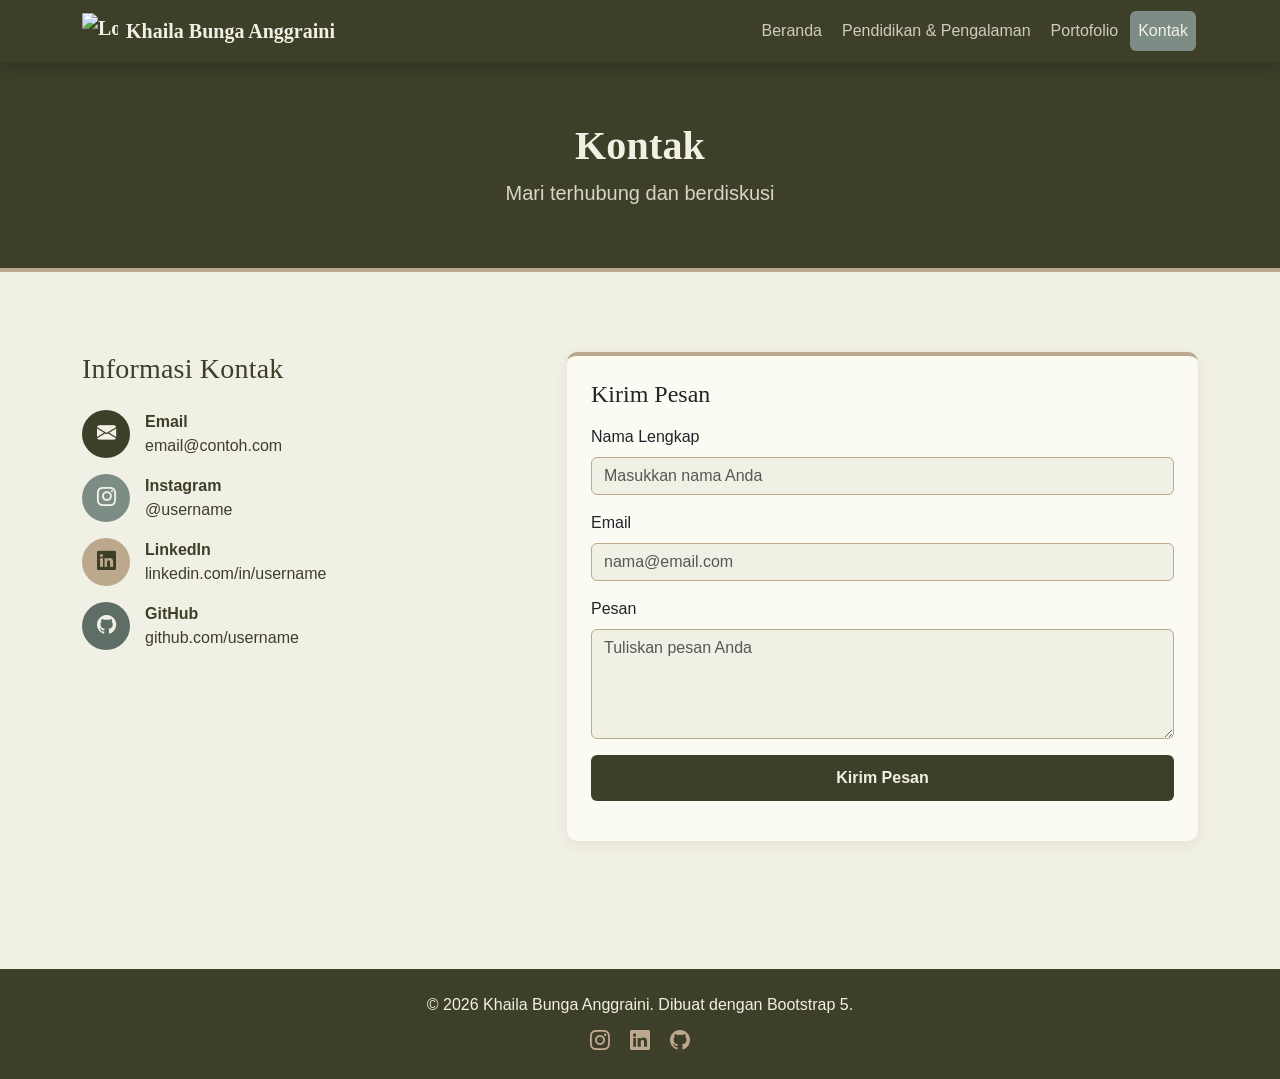
==== kontak.html @ e52f1ff4 "Add files via upload" ====
<!DOCTYPE html>
<html lang="id">
<head>
  <meta charset="UTF-8">
  <meta name="viewport" content="width=device-width, initial-scale=1.0">
  <title>Kontak | CV Khaila Bunga Anggraini</title>
  <link rel="icon" type="image/svg+xml" href="images/logo.svg">

  <link href="https://cdn.jsdelivr.net/npm/bootstrap@5.3.3/dist/css/bootstrap.min.css" rel="stylesheet">

  <link rel="stylesheet" href="https://cdn.jsdelivr.net/npm/bootstrap-icons@1.11.3/font/bootstrap-icons.min.css">

  <link rel="stylesheet" href="style.css">
</head>
<body>


<nav class="navbar navbar-expand-lg navbar-dark navbar-gradient sticky-top shadow">
  <div class="container">
    <a class="navbar-brand d-flex align-items-center" href="index.html">
      <img src="images/logo.svg" alt="Logo" width="36" height="36" class="me-2"> Khaila Bunga Anggraini
    </a>
    <button class="navbar-toggler" type="button" data-bs-toggle="collapse" data-bs-target="#navMenu"
            aria-controls="navMenu" aria-expanded="false" aria-label="Buka navigasi">
      <span class="navbar-toggler-icon"></span>
    </button>
    <div class="collapse navbar-collapse" id="navMenu">
      <ul class="navbar-nav ms-auto align-items-lg-center">
<li class="nav-item"><a class="nav-link" href="index.html">Beranda</a></li>
<li class="nav-item"><a class="nav-link" href="pendidikan.html">Pendidikan & Pengalaman</a></li>
<li class="nav-item"><a class="nav-link" href="portofolio.html">Portofolio</a></li>
<li class="nav-item"><a class="nav-link active" href="kontak.html">Kontak</a></li>
      </ul>
    </div>
  </div>
</nav>

<header class="page-banner text-white text-center">
  <div class="container">
    <h1 class="fw-bold">Kontak</h1>
    <p class="lead mb-0">Mari terhubung dan berdiskusi</p>
  </div>
</header>

<section class="section-padding">
  <div class="container">
    <div class="row g-5">
      <div class="col-lg-5">
        <h3 class="mb-4">Informasi Kontak</h3>
        <div class="d-flex align-items-center mb-3"><span class="icon-circle g1"><i class="bi bi-envelope-fill"></i></span><div><strong>Email</strong><br>email@contoh.com</div></div>
        <div class="d-flex align-items-center mb-3"><span class="icon-circle g2"><i class="bi bi-instagram"></i></span><div><strong>Instagram</strong><br>@username</div></div>
        <div class="d-flex align-items-center mb-3"><span class="icon-circle g3"><i class="bi bi-linkedin"></i></span><div><strong>LinkedIn</strong><br>linkedin.com/in/username</div></div>
        <div class="d-flex align-items-center"><span class="icon-circle g4"><i class="bi bi-github"></i></span><div><strong>GitHub</strong><br>github.com/username</div></div>
      </div>
      <div class="col-lg-7">
        <form id="contactForm" class="card card-colored p-4">
          <h4 class="mb-3">Kirim Pesan</h4>
          <div class="mb-3">
            <label for="nama" class="form-label">Nama Lengkap</label>
            <input type="text" class="form-control" id="nama" placeholder="Masukkan nama Anda" required>
          </div>
          <div class="mb-3">
            <label for="email" class="form-label">Email</label>
            <input type="email" class="form-control" id="email" placeholder="nama@email.com" required>
          </div>
          <div class="mb-3">
            <label for="pesan" class="form-label">Pesan</label>
            <textarea class="form-control" id="pesan" rows="4" placeholder="Tuliskan pesan Anda" required></textarea>
          </div>
          <button type="submit" class="btn btn-gradient w-100">Kirim Pesan</button>
          <div id="formMessage" class="mt-3" role="status" aria-live="polite"></div>
        </form>
      </div>
    </div>
  </div>
</section>


<!-- FOOTER -->
<footer class="footer-gradient py-4 mt-5">
  <div class="container text-center">
    <p class="mb-2">&copy; <span id="year"></span> Khaila Bunga Anggraini. Dibuat dengan Bootstrap 5.</p>
    <a href="#" class="text-white me-3" aria-label="Instagram"><i class="bi bi-instagram fs-5"></i></a>
    <a href="#" class="text-white me-3" aria-label="LinkedIn"><i class="bi bi-linkedin fs-5"></i></a>
    <a href="#" class="text-white" aria-label="GitHub"><i class="bi bi-github fs-5"></i></a>
  </div>
</footer>

<script src="https://cdn.jsdelivr.net/npm/bootstrap@5.3.3/dist/js/bootstrap.bundle.min.js"></script>
<script>
  document.getElementById("year").textContent = new Date().getFullYear();
  document.getElementById("contactForm").addEventListener("submit", function (e) {
    e.preventDefault();
    document.getElementById("formMessage").innerHTML =
      '<div class="alert alert-success mb-0">Terima kasih! Pesan Anda sudah diterima (contoh tampilan, belum dikirim ke server).</div>';
    this.reset();
  });
</script>
</body>
</html>
---- style.css ----
:root{
  --dark:#3E3F29;   
  --sage:#7D8D86;    
  --tan:#BCA88D;    
  --cream:#F1F0E4;  
  --sage-deep:#5E6D66; 
}
html{scroll-behavior:smooth}
body{font-family:"Segoe UI",Arial,sans-serif;color:var(--dark);background:var(--cream)}
h1,h2,h3,h4,h5,.navbar-brand{font-family:Georgia,"Times New Roman",serif}
h1,h2,h3{letter-spacing:.2px}


.text-purple{color:var(--dark)}
.text-pink{color:var(--sage-deep)}
.text-orange{color:var(--tan)}
.text-teal{color:var(--sage-deep)}
.text-secondary{color:#6a6b58!important}
.bg-soft{background:rgba(188,168,141,.18)}


.navbar-gradient{background:var(--dark)}
.navbar-brand{font-weight:700;color:var(--cream)!important}
.navbar .nav-link{font-weight:500;border-radius:6px;margin:0 2px;color:rgba(241,240,228,.8)}
.navbar .nav-link.active,.navbar .nav-link:hover{background:var(--sage);color:var(--cream)}
.navbar-toggler{border-color:rgba(241,240,228,.5)}
.footer-gradient{background:var(--dark);color:var(--cream)}
.footer-gradient a{color:var(--tan)!important}
.footer-gradient a:hover{color:var(--cream)!important}


.hero{background:var(--dark);padding:90px 0;position:relative;overflow:hidden}
.hero::before,.hero::after{content:"";position:absolute;border-radius:50%;background:rgba(125,141,134,.18)}
.hero::before{width:380px;height:380px;top:-120px;right:-80px}
.hero::after{width:240px;height:240px;bottom:-90px;left:-60px}
.hero .container{position:relative;z-index:1}
.hero h1,.page-banner h1{color:var(--cream)}
.badge-soft{background:var(--sage);color:var(--cream);font-size:1rem;padding:.5rem 1rem;font-weight:500}
.profile-photo{width:280px;height:280px;max-width:100%;object-fit:cover;border-radius:50%;border:6px solid var(--tan);background:var(--cream)}
.page-banner{background:var(--dark);padding:60px 0;border-bottom:4px solid var(--tan)}
.page-banner p,.hero p{color:rgba(241,240,228,.85)}


.section-padding{padding:80px 0}
.section-title{font-weight:700}


.card-colored{background:#fbfaf3;border:none;border-top:4px solid var(--tan);border-radius:10px;box-shadow:0 4px 14px rgba(62,63,41,.08)}
.stat{padding:22px 10px;border-radius:10px;color:var(--cream)}
.stat h3{font-weight:700;margin:0}
.stat-1{background:var(--dark)}
.stat-2{background:var(--sage)}
.stat-3{background:var(--tan);color:var(--dark)}


.progress{height:10px;border-radius:10px;background:rgba(125,141,134,.25)}
.bar-1,.bar-4{background:var(--dark)}
.bar-2{background:var(--sage)}
.bar-3{background:var(--tan)}


.tag{font-size:.95rem;font-weight:500;padding:.55rem 1rem;border-radius:20px;margin:4px;color:var(--cream)}
.tag-1{background:var(--dark)} .tag-2{background:var(--sage)}
.tag-3{background:var(--tan);color:var(--dark)} .tag-4{background:var(--sage-deep)}


.timeline{border-left:2px solid var(--tan);padding-left:22px}
.timeline-item{position:relative;margin-bottom:28px}
.timeline-item::before{content:"";position:absolute;left:-30px;top:6px;width:14px;height:14px;border-radius:50%;background:var(--c);border:3px solid var(--cream);box-shadow:0 0 0 1px var(--c)}
.tl-purple{--c:var(--dark)} .tl-pink{--c:var(--sage)} .tl-orange{--c:var(--tan)} .tl-teal{--c:var(--sage-deep)}
.tl-badge{color:var(--cream);font-weight:500}
.tl-purple-bg{background:var(--dark)} .tl-pink-bg{background:var(--sage)}
.tl-orange-bg{background:var(--tan);color:var(--dark)} .tl-teal-bg{background:var(--sage-deep)}


.table{--bs-table-bg:#fbfaf3;--bs-table-hover-bg:rgba(188,168,141,.2);color:var(--dark)}
.table-gradient th{background:var(--dark);color:var(--cream);border:none;font-weight:500}


.g1{background:var(--dark);color:var(--cream)}
.g2{background:var(--sage);color:var(--cream)}
.g3{background:var(--tan);color:var(--dark)}
.g4{background:var(--sage-deep);color:var(--cream)}
.porto-card{background:#fbfaf3;border:none;border-radius:10px;overflow:hidden;transition:.25s}
.porto-card:hover{transform:translateY(-6px);box-shadow:0 12px 24px rgba(62,63,41,.15)!important}
.porto-top{height:140px;display:flex;align-items:center;justify-content:center;font-size:3.2rem}
.g1-tag{background:var(--dark);color:var(--cream)} .g2-tag{background:var(--sage);color:var(--cream)}
.g3-tag{background:var(--tan);color:var(--dark)} .g4-tag{background:var(--sage-deep);color:var(--cream)}
.porto-card .tag{font-size:.8rem;padding:.4rem .8rem;margin:0}
.porto-card .card-footer{background:#fbfaf3!important}


.btn-sand{background:var(--tan);color:var(--dark);border:none;font-weight:600}
.btn-sand:hover{background:var(--cream);color:var(--dark)}
.btn-outline-light{border-color:var(--tan);color:var(--cream)}
.btn-outline-light:hover{background:var(--tan);border-color:var(--tan);color:var(--dark)}
.btn-outline-moss{border:1px solid var(--dark);color:var(--dark)}
.btn-outline-moss:hover{background:var(--dark);color:var(--cream)}
.btn-gradient{background:var(--dark);color:var(--cream);border:none;font-weight:600;padding:.7rem}
.btn-gradient:hover{background:var(--sage);color:var(--cream)}


.icon-circle{width:48px;height:48px;border-radius:50%;display:inline-flex;align-items:center;justify-content:center;font-size:1.2rem;margin-right:15px;flex-shrink:0}
.form-control{background:var(--cream);border:1px solid var(--tan);color:var(--dark)}
.form-control:focus{background:#fff;border-color:var(--sage);box-shadow:0 0 0 .2rem rgba(125,141,134,.25)}
.alert-success{background:rgba(125,141,134,.2);border-color:var(--sage);color:var(--dark)}
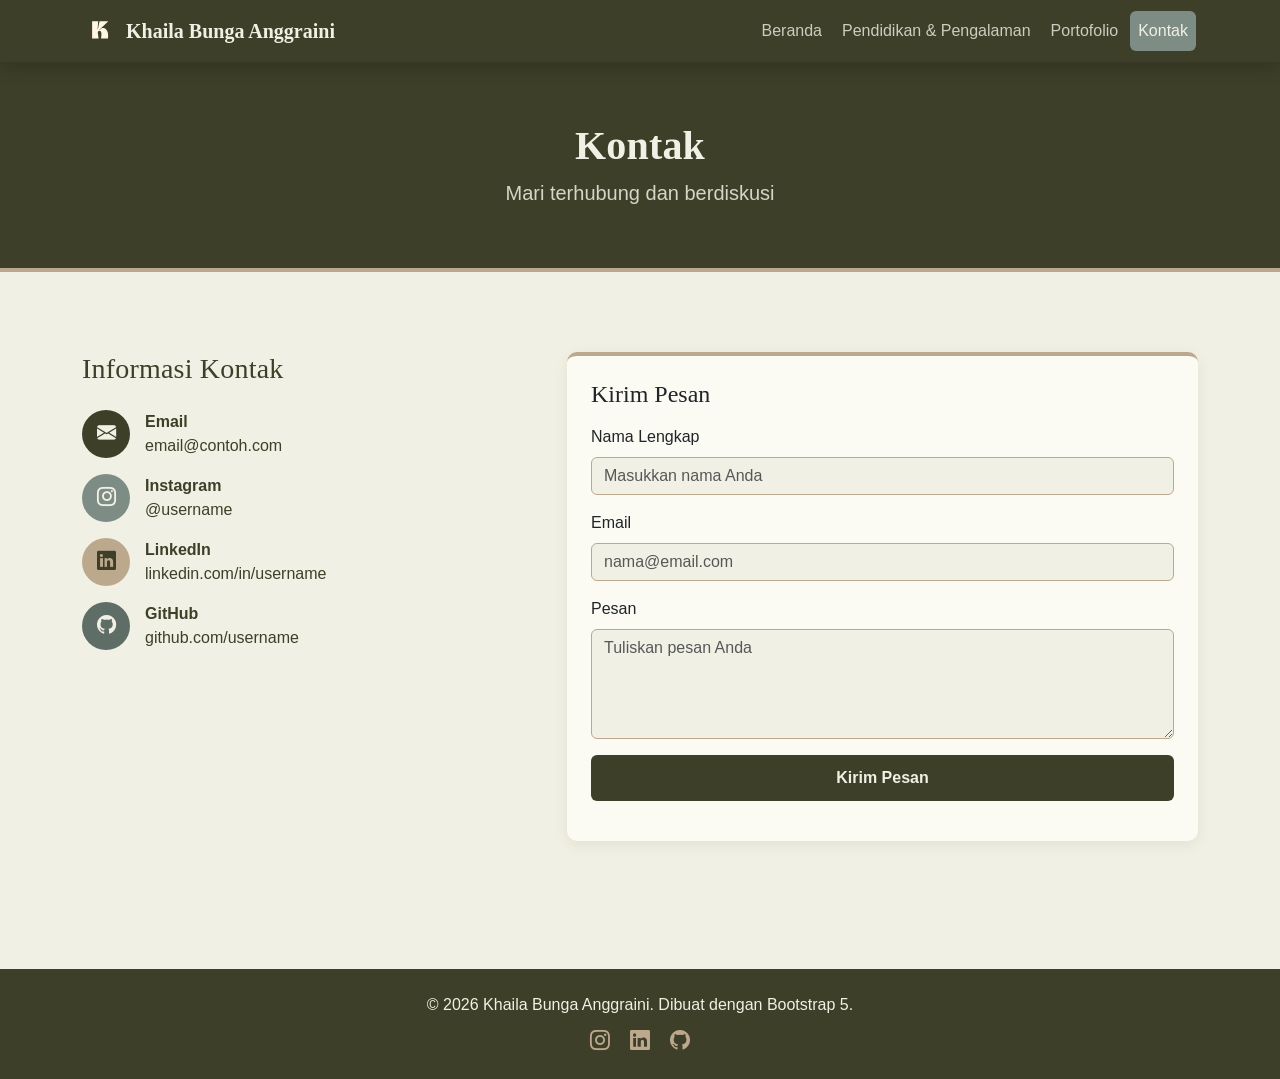
==== commit 47073928: "Add files via upload" ====
--- a/kontak.html
+++ b/kontak.html
@@ -18,7 +18,7 @@
 <nav class="navbar navbar-expand-lg navbar-dark navbar-gradient sticky-top shadow">
   <div class="container">
     <a class="navbar-brand d-flex align-items-center" href="index.html">
-      <img src="images/logo.svg" alt="Logo" width="36" height="36" class="me-2"> Khaila Bunga Anggraini
+      <img src="logo.svg" alt="Logo" width="36" height="36" class="me-2"> Khaila Bunga Anggraini
     </a>
     <button class="navbar-toggler" type="button" data-bs-toggle="collapse" data-bs-target="#navMenu"
             aria-controls="navMenu" aria-expanded="false" aria-label="Buka navigasi">
